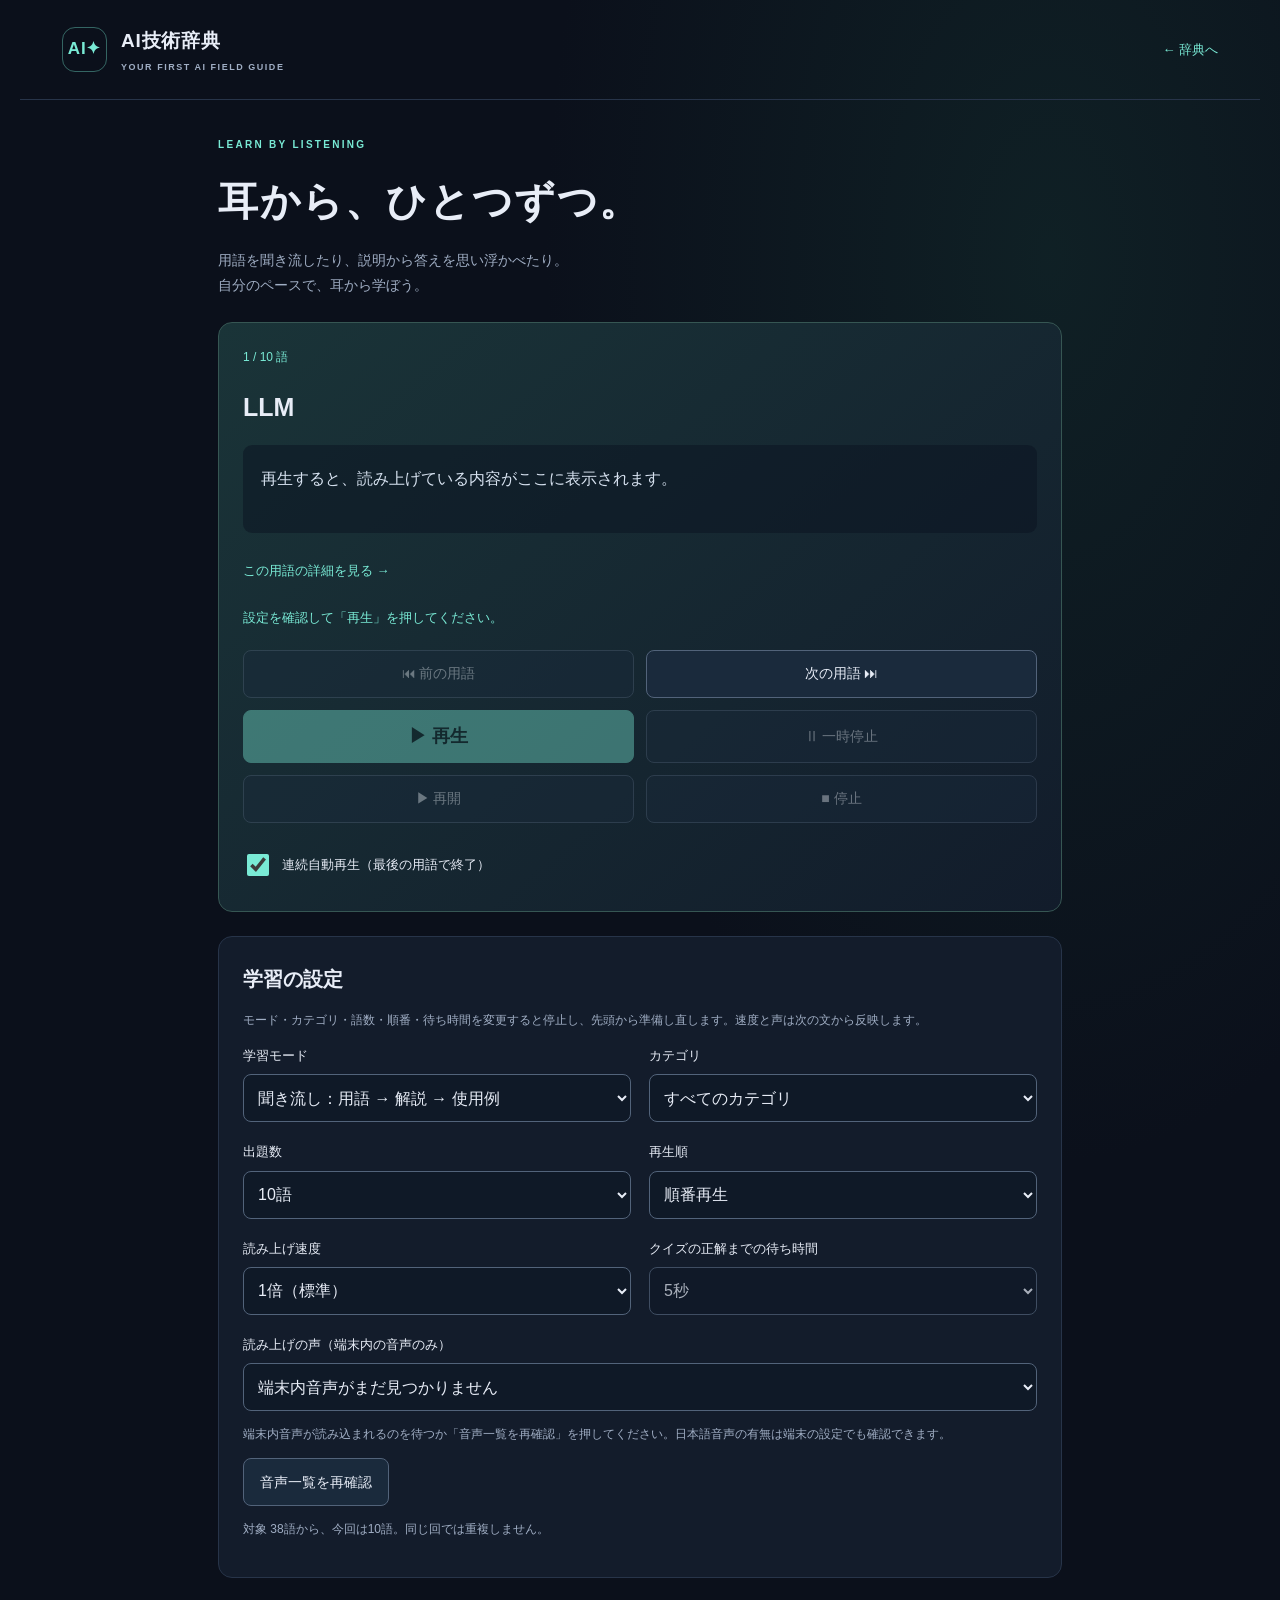
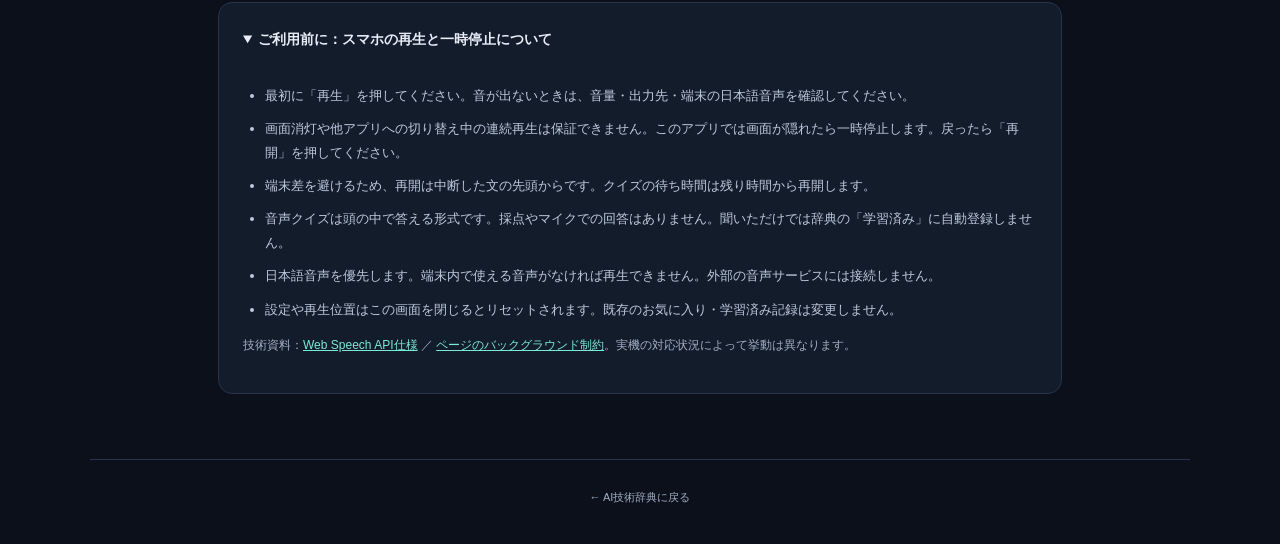
==== audio.html @ d4886d63 "Add quiz, related-term maps, and audio learning" ====
<!doctype html>
<html lang="ja">
<head><meta charset="utf-8"><meta name="viewport" content="width=device-width, initial-scale=1"><meta name="theme-color" content="#0b101b"><title>音声学習 | AI技術辞典</title><link rel="stylesheet" href="style.css"><link rel="stylesheet" href="audio.css"><script src="terms.js" defer></script><script src="audio.js" defer></script></head>
<body>
  <header class="topbar"><a class="brand" href="index.html"><span class="logo">AI✦</span><span>AI技術辞典<small>YOUR FIRST AI FIELD GUIDE</small></span></a><a class="back-link" href="index.html">← 辞典へ</a></header>
  <main class="audio-main"><div class="eyebrow">LEARN BY LISTENING</div><h1>耳から、ひとつずつ。</h1><p class="audio-lead">用語を聞き流したり、説明から答えを思い浮かべたり。<br>自分のペースで、耳から学ぼう。</p>
    <p id="audioUnsupported" class="audio-warning" role="alert" hidden>このブラウザは音声読み上げに対応していません。SpeechSynthesisに対応したブラウザで開いてください。辞典や4択クイズは引き続き使えます。</p>
    <section class="audio-player" aria-label="音声プレーヤー">
      <div class="audio-meta"><span id="audioPosition"></span><span id="audioPhase"></span></div>
      <h2 id="audioTerm">再生して学習を始めましょう</h2><p id="audioTranscript" class="audio-transcript"></p>
      <a id="audioDetail" class="back-link" href="index.html" hidden>この用語の詳細を見る →</a>
      <p id="audioStatus" role="status" aria-live="polite" aria-atomic="true"></p>
      <div class="audio-transport"><button id="audioPrev" type="button">⏮ 前の用語</button><button id="audioNext" type="button">次の用語 ⏭</button></div>
      <div class="audio-primary-controls"><button id="audioPlay" type="button" class="quiz-primary">▶ 再生</button><button id="audioPause" type="button">Ⅱ 一時停止</button><button id="audioResume" type="button">▶ 再開</button><button id="audioStop" type="button">■ 停止</button></div>
      <label class="audio-continuous"><input id="audioContinuous" type="checkbox" checked> 連続自動再生（最後の用語で終了）</label>
    </section>
    <section class="audio-settings" aria-labelledby="audioSettingsTitle"><h2 id="audioSettingsTitle">学習の設定</h2><p class="audio-help">モード・カテゴリ・語数・順番・待ち時間を変更すると停止し、先頭から準備し直します。速度と声は次の文から反映します。</p>
      <div class="audio-fields">
        <label for="audioMode">学習モード<select id="audioMode"><option value="listen">聞き流し：用語 → 解説 → 使用例</option><option value="quiz">音声クイズ：解説 → 待つ → 正解</option></select></label>
        <label for="audioCategory">カテゴリ<select id="audioCategory"><option value="all">すべてのカテゴリ</option></select></label>
        <label for="audioCount">出題数<select id="audioCount"><option value="10">10語</option><option value="20">20語</option><option value="all">全語</option></select></label>
        <label for="audioOrder">再生順<select id="audioOrder"><option value="ordered">順番再生</option><option value="random">ランダム再生</option></select></label>
        <label for="audioRate">読み上げ速度<select id="audioRate"><option value="0.75">0.75倍（ゆっくり）</option><option value="1" selected>1倍（標準）</option><option value="1.25">1.25倍</option><option value="1.5">1.5倍</option></select></label>
        <label for="audioWait">クイズの正解までの待ち時間<select id="audioWait"><option value="3">3秒</option><option value="5" selected>5秒</option><option value="10">10秒</option></select></label>
        <label class="audio-voice-field" for="audioVoice">読み上げの声（端末内の音声のみ）<select id="audioVoice"><option value="">音声を確認しています…</option></select></label>
      </div>
      <p id="audioVoiceNote" class="audio-help" role="status"></p><button id="audioReloadVoices" type="button">音声一覧を再確認</button><p id="audioQueueInfo" class="audio-help"></p>
    </section>
    <details class="audio-notes" open><summary>ご利用前に：スマホの再生と一時停止について</summary>
      <ul><li>最初に「再生」を押してください。音が出ないときは、音量・出力先・端末の日本語音声を確認してください。</li><li>画面消灯や他アプリへの切り替え中の連続再生は保証できません。このアプリでは画面が隠れたら一時停止します。戻ったら「再開」を押してください。</li><li>端末差を避けるため、再開は中断した文の先頭からです。クイズの待ち時間は残り時間から再開します。</li><li>音声クイズは頭の中で答える形式です。採点やマイクでの回答はありません。聞いただけでは辞典の「学習済み」に自動登録しません。</li><li>日本語音声を優先します。端末内で使える音声がなければ再生できません。外部の音声サービスには接続しません。</li><li>設定や再生位置はこの画面を閉じるとリセットされます。既存のお気に入り・学習済み記録は変更しません。</li></ul>
      <p class="audio-help">技術資料：<a href="https://webaudio.github.io/web-speech-api/">Web Speech API仕様</a> ／ <a href="https://developer.chrome.com/docs/web-platform/page-lifecycle-api">ページのバックグラウンド制約</a>。実機の対応状況によって挙動は異なります。</p>
    </details>
    <noscript><p class="audio-warning">音声学習にはJavaScriptを有効にしてください。</p></noscript>
  </main><footer><a href="index.html">← AI技術辞典に戻る</a></footer>
</body></html>
---- style.css ----
@charset "UTF-8";
/* 関連用語マップ・用語詳細。ノードはキーボードでも使える標準ボタン。 */
.map-entry{display:flex;align-items:center;justify-content:space-between;gap:16px;padding:18px 22px;border:1px solid #365653;border-radius:12px;background:#19333360;margin-bottom:26px;color:var(--mint);min-height:60px}.map-entry small{display:block;color:var(--muted);font-size:12px}.map-entry>span:last-child{font-size:26px}.term-detail-link{color:var(--mint);font-size:12px;align-self:flex-start;margin-top:12px;padding:5px 0}.back-link{color:var(--mint);font-size:13px;display:inline-block;padding:10px 0;min-height:44px}.map-main,.detail-main{padding-top:40px}.map-main h1{font-size:32px}.map-intro,.map-note{color:var(--muted)}.map-note{font-size:12px;line-height:1.9}.map-picker{display:flex;align-items:center;flex-wrap:wrap;gap:12px;margin:24px 0 16px}.map-picker label{font-size:13px}.map-picker select{font:inherit;color:var(--text);background:#162131;border:1px solid #52637a;border-radius:8px;padding:10px;min-height:46px;max-width:100%}select:focus-visible{outline:2px solid var(--mint);outline-offset:3px}.map-layout{display:grid;grid-template-columns:minmax(0,1.3fr) minmax(0,1fr);gap:20px;margin-top:22px;align-items:start}.map-canvas{position:relative;aspect-ratio:1/1;min-width:0;border:1px solid var(--line);border-radius:14px;background:radial-gradient(circle,#1b3d3c50,#101927 70%)}#mapLines,#mapNodes{position:absolute;inset:0;width:100%;height:100%}#mapLines{pointer-events:none}#mapLines line{stroke:#71d5c5;stroke-width:.45;opacity:.65;vector-effect:non-scaling-stroke;stroke-width:2px}.map-node{position:absolute;transform:translate(-50%,-50%);width:30%;min-height:56px;padding:10px 5px;background:#1a2b3c;border:1px solid #73958f;border-radius:12px;color:#e8edf7;font-size:13px;line-height:1.6;overflow-wrap:anywhere}.map-node:hover{background:#29453f;border-color:var(--mint)}.map-node.map-center{background:#214b43;border:2px solid var(--mint);color:#a5ffe9;font-weight:700}.map-info{padding:24px;background:#131c2b;border:1px solid var(--line);border-radius:14px;min-width:0;overflow-wrap:anywhere}.map-info h2{font-size:25px;margin:14px 0 3px}.map-info>p{line-height:2}.map-detail{display:inline-block;text-align:center;margin-top:10px}.map-relations-heading{font-size:15px;margin:25px 0 12px}#mapRelations{list-style:none;padding:0;margin:0}#mapRelations li{border-top:1px solid var(--line);padding:8px 0}#mapRelations p{font-size:13px;color:#bac9dc;margin:0 0 5px}.map-relation-link{background:none;border:0;color:var(--mint);text-align:left;min-height:44px;padding:8px 0;font:inherit}.detail-main{max-width:820px}.detail-main h1{font-size:clamp(25px,5vw,38px);overflow-wrap:anywhere}.detail-actions{display:flex;flex-wrap:wrap;align-items:center;gap:18px;margin-top:24px}.sr-only{position:absolute;width:1px;height:1px;padding:0;margin:-1px;overflow:hidden;clip:rect(0,0,0,0);white-space:nowrap;border:0}@media(max-width:800px){.map-layout{grid-template-columns:1fr}.map-canvas{max-width:560px;width:100%;margin:auto}}@media(max-width:420px){.map-node{font-size:12px;min-height:54px;padding:8px 3px}.map-info{padding:18px}.map-entry{padding:16px}.map-main h1{font-size:27px}.map-picker{gap:8px}.map-picker select{flex:1;min-width:0}.map-picker .quiz-secondary{width:100%}.map-detail{width:100%}}
/* クイズ：既存の辞典と同じ配色を使用 */
.quiz-option{align-self:start;min-width:0}.quiz-option-title,.quiz-option-description{display:block}.quiz-option-title{font-weight:700}.quiz-option-description{margin-top:12px;color:#d2dcea;font-size:14px;line-height:1.95}#quizFeedback{margin:0 0 18px}
.quiz{border:1px solid #365653;background:linear-gradient(120deg,#19333360,#131c2b);border-radius:14px;padding:26px;margin-bottom:36px}
.quiz-intro{display:flex;align-items:center;justify-content:space-between;gap:24px}.quiz-intro h2{margin:7px 0}.quiz-intro p{color:var(--muted);font-size:12px;margin:7px 0 0}
.quiz-primary,.quiz-secondary{min-height:46px;border-radius:8px;padding:10px 18px;font-weight:700;line-height:1.6}
.quiz-primary{background:var(--mint);color:#102b29;border:1px solid var(--mint)}.quiz-intro>.quiz-primary{flex-shrink:0}
.quiz-secondary{background:#131c2b;color:var(--text);border:1px solid #52637a}
.quiz-toolbar{display:flex;align-items:center;justify-content:space-between;gap:14px;color:var(--mint);margin-bottom:12px;font-size:13px}
#quizPlay>.track{margin-bottom:24px}#quizQuestion{font-size:20px}.quiz-description{padding:20px;background:#0b1320a8;border-radius:9px;font-size:16px;line-height:2;margin:18px 0 22px;overflow-wrap:anywhere}
.quiz-options{display:grid;grid-template-columns:repeat(2,minmax(0,1fr));gap:12px}.quiz-option{min-height:58px;text-align:left;padding:15px 18px;background:#162131;color:var(--text);border:1px solid #52637a;border-radius:9px;overflow-wrap:anywhere;line-height:1.8}
.quiz-option:not(:disabled):hover{border-color:var(--mint);background:#203638}.quiz-option:disabled{cursor:default;opacity:1}.quiz-option.correct{border-color:var(--mint);background:#193e39;color:#a1f6e5}.quiz-option.incorrect{border-color:#f49baf;background:#3a2431;color:#ffc1cf}
.quiz-feedback{margin-top:22px;padding:18px;border-radius:9px;border:1px solid #79ead560;background:#102a29}.quiz-feedback.incorrect{border-color:#f49baf70;background:#2b202b}.quiz-feedback strong{color:var(--mint)}.quiz-feedback.incorrect strong{color:#ffc1cf}.quiz-feedback p{color:#c6d2e2;margin:10px 0 0;font-size:13px;overflow-wrap:anywhere}.quiz-next{display:block;margin:20px 0 0 auto}
.quiz-result{text-align:center;padding:18px 0}.quiz-result h2{margin-top:12px}.quiz-score{margin:20px 0 0}.quiz-score strong{display:block;color:var(--mint);font-size:64px;line-height:1.4}#quizScoreText{color:var(--muted)}.quiz-result-actions{display:flex;justify-content:center;gap:12px;margin-top:24px}
@media(max-width:620px){.quiz{padding:18px}.quiz-intro{display:block}.quiz-intro h2{font-size:18px}.quiz-intro>.quiz-primary{margin-top:18px;width:100%}.quiz-options{grid-template-columns:1fr}.quiz-description{font-size:15px;padding:16px}.quiz-option{min-height:54px}.quiz-result-actions{flex-direction:column}.quiz-next{width:100%}#quizQuestion{font-size:18px}}
:root{color-scheme:dark;--bg:#0b101b;--panel:#131c2b;--text:#e8edf7;--muted:#a0aec4;--line:#273449;--mint:#79ead5}*{box-sizing:border-box}body{margin:0;background:radial-gradient(ellipse at 82% 12%,#15353270,transparent 34%),var(--bg);color:var(--text);font-family:"Yu Gothic UI","Meiryo",sans-serif;font-size:14px;line-height:1.8}button,input{font:inherit}button,a,input{-webkit-tap-highlight-color:transparent}button{cursor:pointer}button:focus-visible,a:focus-visible,input:focus-visible{outline:2px solid var(--mint);outline-offset:4px}button{color:inherit}a{color:inherit;text-decoration:none}.topbar{height:100px;max-width:1240px;margin:auto;padding:0 42px;display:flex;align-items:center;justify-content:space-between;border-bottom:1px solid var(--line)}.brand{display:flex;align-items:center;gap:14px;font-size:19px;font-weight:700;letter-spacing:.04em}.brand small{display:block;font-size:9px;color:var(--muted);letter-spacing:.17em}.logo{border:1px solid #6edbc56b;border-radius:13px;width:45px;height:45px;display:flex;align-items:center;justify-content:center;color:var(--mint);font-size:17px}.logo span{font-size:13px;align-self:flex-start;margin-top:5px}.offline{color:#a6b7c8;font-size:11px}.offline i{display:inline-block;width:6px;height:6px;background:var(--mint);border-radius:50%;margin-right:7px;box-shadow:0 0 10px #79ead570}main{max-width:1156px;margin:auto;padding:0 28px}.hero{padding:66px 0 48px;position:relative;overflow:hidden}.eyebrow{font-size:10px;letter-spacing:.23em;color:var(--mint);font-weight:bold}h1{font-size:clamp(30px,4vw,48px);line-height:1.5;letter-spacing:.04em;margin:17px 0}h1 span{color:var(--mint)}.hero p{color:var(--muted);font-size:14px;line-height:2}.mobile{display:none}.orbit{position:absolute;right:55px;top:39px;width:235px;height:235px;border:1px solid #7cead51c;border-radius:50%;display:grid;place-items:center;transform:rotate(-15deg)}.orbit:before{content:"";position:absolute;inset:28px;border:1px dashed #7cead533;border-radius:50%}.orbit>div{font-size:95px;color:var(--mint);text-shadow:0 0 60px #79ead566;transform:rotate(15deg)}.orb{position:absolute;font-size:11px;letter-spacing:.1em;background:#14282c;border:1px solid #365653;padding:3px 12px;border-radius:6px;transform:rotate(15deg);color:#adcfcb}.one{top:16px;left:5px}.two{right:-14px;top:130px}.three{bottom:0;left:30px}.progress-panel{display:flex;align-items:center;gap:18px;padding:22px 26px;border:1px solid #2b4749;border-radius:14px;background:linear-gradient(110deg,#19333370,#14202e);margin-bottom:48px}.progress-icon{color:var(--mint);background:#79ead510;border:1px solid #79ead52b;border-radius:10px;width:43px;height:43px;display:grid;place-items:center;font-size:25px}.progress-copy strong{display:block;font-size:13px}.progress-copy>span{font-size:11px;color:var(--muted)}.progress-right{margin-left:auto;width:190px;text-align:right}.progress-right b{font-size:27px;line-height:1;color:var(--mint);font-weight:500}.progress-right small{color:var(--muted);margin-left:4px}.track{margin-top:6px;height:5px;background:#2a3c47;border-radius:6px;overflow:hidden}.track div{height:100%;background:var(--mint);transition:width .25s}.section-heading{display:flex;justify-content:space-between;align-items:center;margin-bottom:20px}h2{font-size:20px;margin:0}h2 span{font-size:9px;letter-spacing:.15em;font-weight:400;color:var(--muted);margin-left:15px}#totalCount{font-size:10px;letter-spacing:.13em;color:var(--muted)}.search-wrap{display:flex;align-items:center;gap:14px;background:#121b29;border:1px solid #344256;border-radius:10px;padding:12px 18px}.search-wrap>span{font-size:28px;line-height:1;color:var(--mint)}input{width:100%;background:transparent;border:0;color:var(--text);outline:none;min-width:0}input::placeholder{color:#8c9bb1;font-size:13px}kbd{font:10px inherit;white-space:nowrap;border:1px solid #344256;border-radius:4px;padding:0 6px;color:var(--muted)}.categories{display:flex;flex-wrap:wrap;gap:8px;margin:18px 0 25px}.category{border:1px solid var(--line);background:transparent;border-radius:7px;padding:7px 16px;font-size:12px;color:var(--muted)}.category[aria-pressed=true]{background:var(--mint);color:#102b29;border-color:var(--mint);font-weight:700}.result-bar{display:flex;justify-content:space-between;align-items:center;margin:0 0 22px;border-bottom:1px solid var(--line)}.views{display:flex;gap:22px}.views button{background:none;border:0;border-bottom:2px solid transparent;padding:10px 0 13px;color:var(--muted);font-size:12px;white-space:nowrap}.views button[aria-pressed=true]{color:var(--mint);border-color:var(--mint)}.views button span{font-size:10px;background:#233044;border-radius:5px;padding:1px 5px;margin-left:4px}#resultCount{font-size:11px;color:var(--muted);white-space:nowrap}.cards{display:grid;grid-template-columns:repeat(3,minmax(0,1fr));gap:18px}.card{display:flex;flex-direction:column;padding:23px;border:1px solid var(--line);border-radius:13px;background:linear-gradient(140deg,#162131,#111925);transition:border-color .2s,transform .2s}.card:hover{border-color:#58747c;transform:translateY(-3px)}.card.is-learned{border-color:#38695f}.card-top{display:flex;align-items:center;justify-content:space-between;margin-bottom:15px}.badge{font-size:10px;padding:2px 9px;border-radius:4px;color:#a5bfff;background:#668cff16}.cat-2{color:#c1b0fa;background:#ae85fc16}.cat-3{color:#ffcca2;background:#ffa35e15}.cat-4{color:#79ddcf;background:#79ead512}.cat-5{color:#e6c3e9;background:#e0a0e616}.star{border:0;background:none;font-size:24px;line-height:1;color:#8999ae;padding:3px}.star[aria-pressed=true]{color:#ffd37c}h3{font-size:21px;line-height:1.5;margin:0 0 2px;overflow-wrap:anywhere}.english{color:#90a0b8;font-size:10px;letter-spacing:.04em;margin-bottom:13px}.description{margin:0 0 18px;color:#bdc9da;font-size:13px;line-height:1.95}.example{margin-top:auto;padding:12px 13px;background:#0b1320a8;border-radius:7px}.example span{font-size:10px;color:var(--mint)}.example p{font-size:12px;color:#adbed2;margin:5px 0 0;line-height:1.9}.learn{align-self:flex-start;border:0;background:transparent;color:#8f9fb5;font-size:11px;padding:17px 0 0}.learn[aria-pressed=true]{color:var(--mint)}.empty{text-align:center;border:1px dashed var(--line);border-radius:13px;padding:45px 20px}.empty>span{font-size:40px;color:var(--mint)}.empty h3{font-size:18px}.empty p{color:var(--muted)}.empty button{background:var(--mint);color:#102b29;border:0;border-radius:7px;padding:8px 18px}.warning{color:#ffd37c}footer{max-width:1100px;margin:65px auto 0;padding:28px 20px 36px;border-top:1px solid var(--line);text-align:center;color:var(--muted);font-size:11px}.footer-brand{color:var(--mint);font-size:16px}.footer-brand b{font-size:12px;color:#c0cddd;margin-left:8px}footer p{margin:12px 0 3px}footer small{font-size:10px}[hidden]{display:none!important}@media(max-width:950px){.cards{grid-template-columns:repeat(2,minmax(0,1fr))}.orbit{right:10px;opacity:.5}.hero h1,.hero p,.eyebrow{position:relative;z-index:1}.orbit{z-index:0}}@media(max-width:620px){.topbar{height:80px;padding:0 20px}.offline{font-size:0}.brand{font-size:16px}main{padding:0 18px}.hero{padding:40px 0 30px}.hero h1{font-size:33px}.mobile{display:block}.orbit{width:155px;height:155px;right:-50px;top:65px;opacity:.25}.orbit>div{font-size:70px}.progress-panel{padding:16px;gap:12px;flex-wrap:wrap;margin-bottom:32px}.progress-copy{flex:1}.progress-copy>span{font-size:10px}.progress-right{width:100%;display:flex;align-items:center;gap:16px}.progress-right>span{order:2}.track{flex:1;margin:0}.cards{grid-template-columns:1fr}.categories{gap:7px}.category{padding:6px 11px}.views{gap:14px}.views button{font-size:11px}.views button span{margin:0}.result-bar{gap:8px}#resultCount{font-size:10px}h2 span{display:none}kbd{display:none}.search-wrap{padding:12px}input::placeholder{font-size:11px}.card{padding:22px}}@media(prefers-reduced-motion:reduce){*{transition:none!important}}
---- audio.css ----
/* 音声画面だけに適用。既存の辞典・クイズ・マップは変更しません。 */
.audio-main{max-width:900px;padding-top:36px}.audio-main h1{font-size:clamp(28px,5vw,40px)}.audio-lead,.audio-help{color:var(--muted)}.audio-help{font-size:12px;line-height:1.9}.audio-player,.audio-settings,.audio-notes{background:#131c2b;border:1px solid var(--line);border-radius:14px;padding:24px;margin:24px 0}.audio-player{border-color:#365653;background:linear-gradient(140deg,#1a3438,#121c2b)}.audio-meta{display:flex;justify-content:space-between;gap:12px;font-size:12px;color:var(--mint)}.audio-player h2{font-size:25px;line-height:1.6;margin:18px 0;overflow-wrap:anywhere}.audio-transcript{min-height:88px;background:#0b132080;border-radius:9px;padding:18px;color:#d7e2f0;font-size:16px;line-height:2;overflow-wrap:anywhere}#audioStatus{min-height:26px;font-size:13px;color:var(--mint)}.audio-main button{min-height:48px;border:1px solid #52637a;border-radius:8px;padding:12px 16px;background:#1a2a3c;color:var(--text);line-height:1.5}.audio-main button.quiz-primary{background:var(--mint);color:#102b29;border-color:var(--mint);font-size:18px}.audio-main button:disabled{opacity:.4;cursor:not-allowed}.audio-transport{display:flex;gap:12px;margin:18px 0 12px}.audio-transport button{flex:1}.audio-primary-controls{display:grid;grid-template-columns:repeat(2,minmax(0,1fr));gap:12px}.audio-continuous{display:flex;align-items:center;gap:10px;font-size:13px;margin-top:20px;min-height:44px;cursor:pointer}.audio-continuous input{width:22px;height:22px;flex-shrink:0;accent-color:var(--mint)}.audio-fields{display:grid;grid-template-columns:repeat(2,minmax(0,1fr));gap:18px}.audio-fields label{font-size:13px;min-width:0}.audio-fields select{display:block;width:100%;max-width:100%;min-height:48px;margin-top:7px;border:1px solid #52637a;border-radius:8px;padding:10px;background:#0f1927;color:var(--text);font:inherit;font-size:16px}.audio-voice-field{grid-column:1/-1}.audio-main select:focus-visible,.audio-main summary:focus-visible{outline:2px solid var(--mint);outline-offset:4px}.audio-warning{padding:16px;border:1px solid #ceac62;border-radius:8px;color:#ffdc98;background:#342b1b}.audio-notes summary{min-height:44px;cursor:pointer;font-weight:700}.audio-notes ul{padding-left:22px;color:#bdcadd;font-size:13px}.audio-notes li{margin:10px 0}.audio-notes a{color:var(--mint);text-decoration:underline}.audio-help a{color:var(--mint)}@media(max-width:620px){.audio-main{padding-top:26px}.audio-player,.audio-settings,.audio-notes{padding:18px}.audio-fields{grid-template-columns:1fr}.audio-player h2{font-size:22px}.audio-primary-controls{gap:10px}.audio-main button{padding:12px 8px}.audio-meta{flex-wrap:wrap}.audio-transcript{font-size:15px}.audio-voice-field{grid-column:auto}}
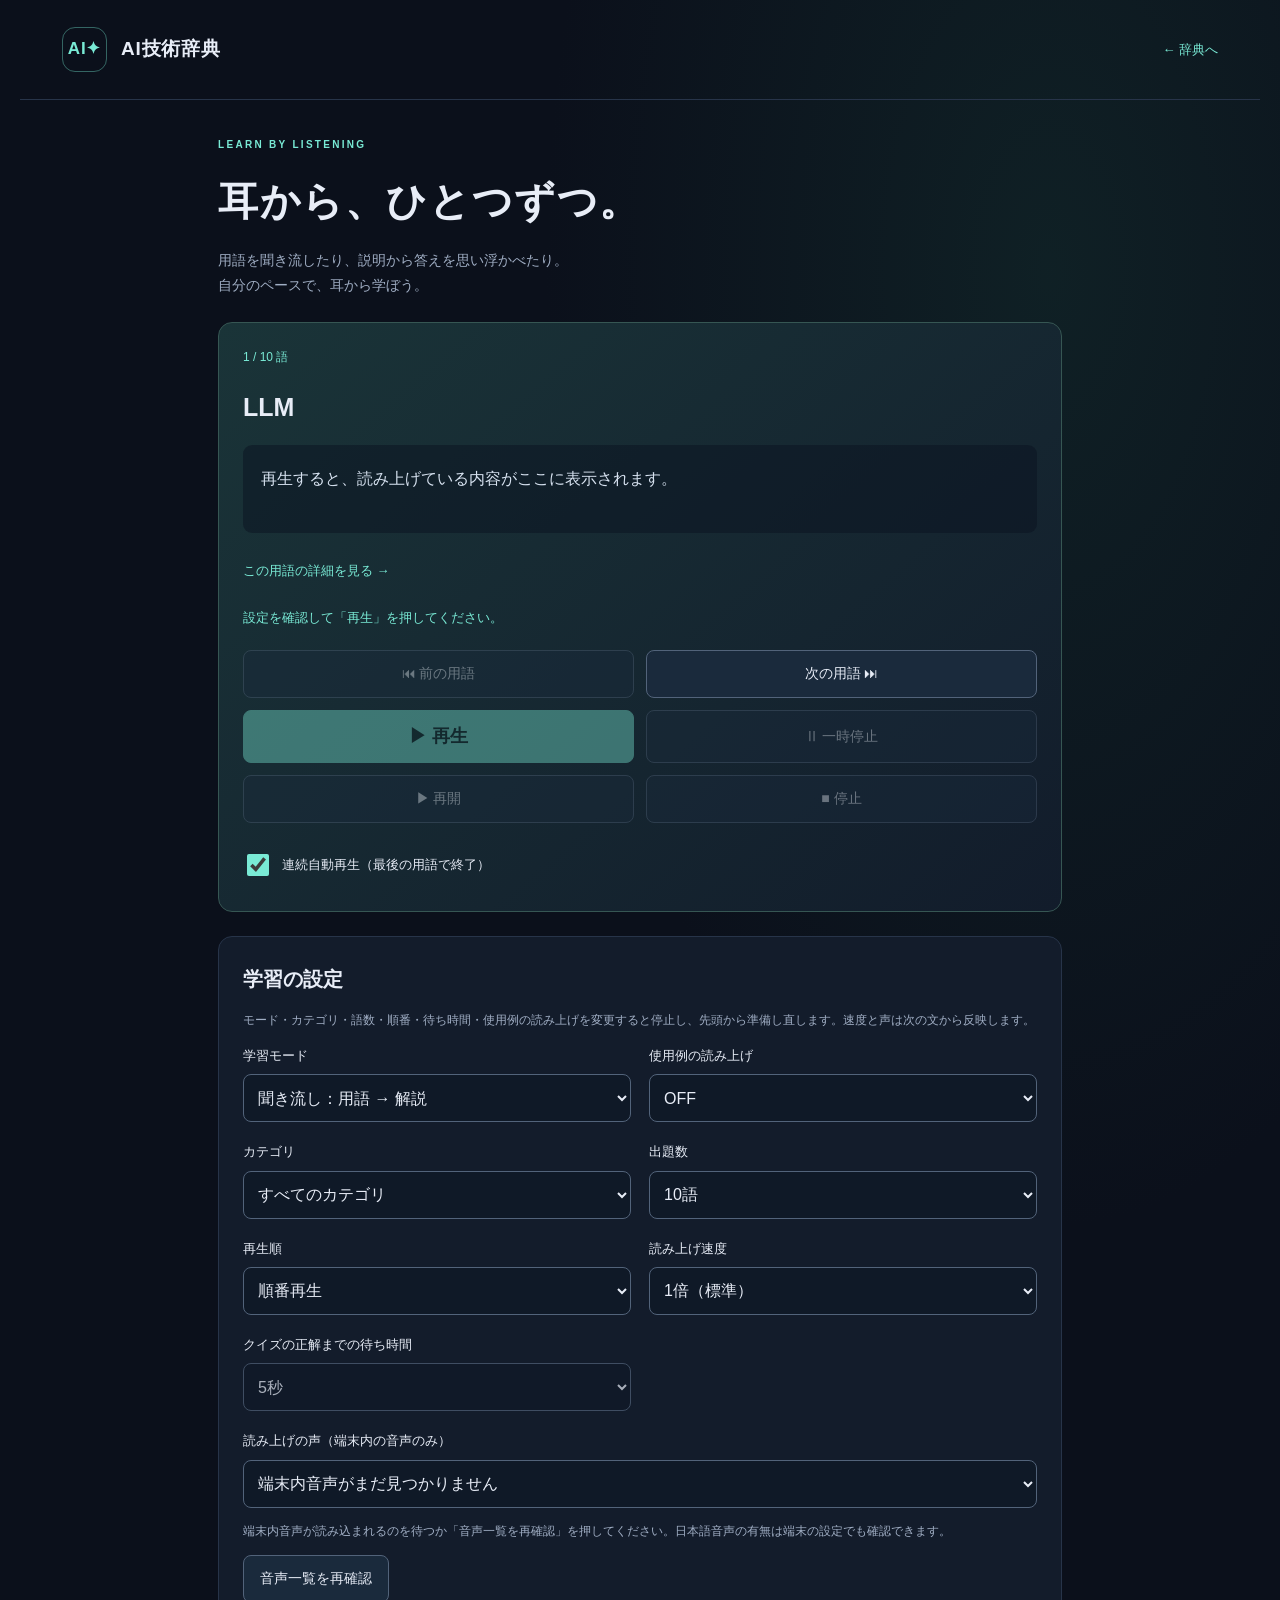
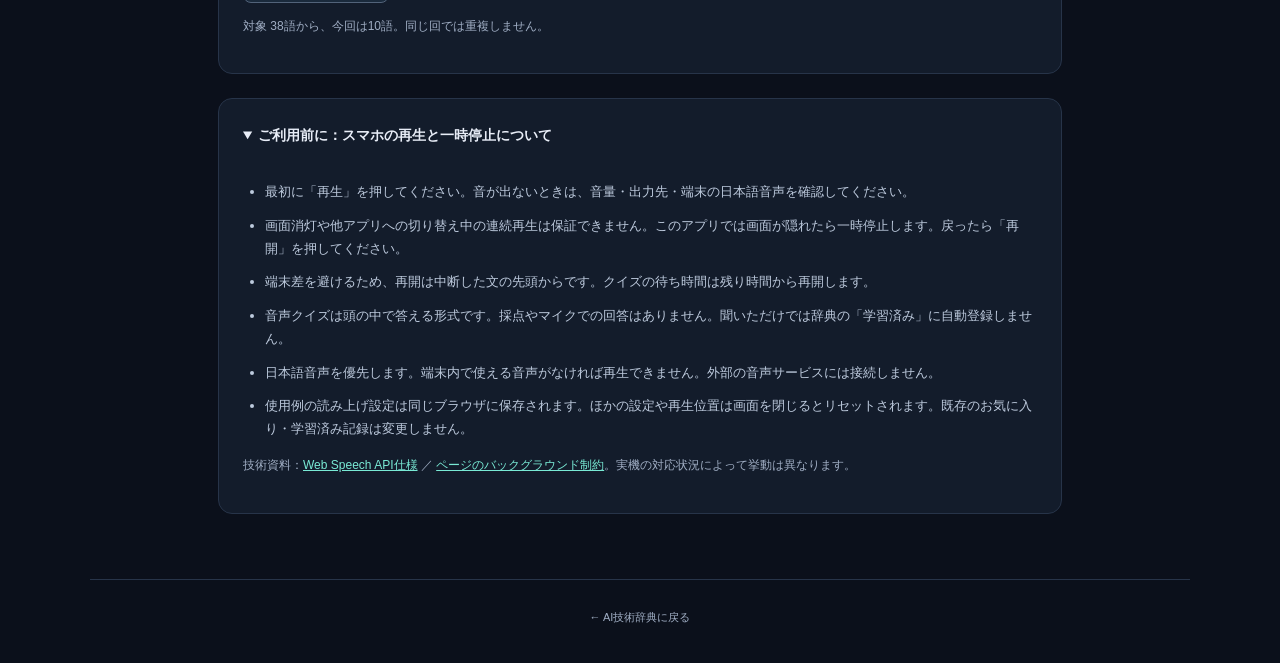
==== commit 87ae05ad: "Add IT Passport material and per-material learning settings" ====
--- a/audio.html
+++ b/audio.html
@@ -1,22 +1,23 @@
 <!doctype html>
 <html lang="ja">
-<head><meta charset="utf-8"><meta name="viewport" content="width=device-width, initial-scale=1"><meta name="theme-color" content="#0b101b"><title>音声学習 | AI技術辞典</title><link rel="stylesheet" href="style.css"><link rel="stylesheet" href="audio.css"><script src="terms.js" defer></script><script src="audio.js" defer></script></head>
+<head><meta charset="utf-8"><meta name="viewport" content="width=device-width, initial-scale=1"><meta name="theme-color" content="#0b101b"><title>音声学習 | AI技術辞典</title><link rel="stylesheet" href="style.css"><link rel="stylesheet" href="audio.css"><script src="materials/ai-dictionary.js" defer></script><script src="materials/catalog.js" defer></script><script src="state.js" defer></script><script src="terms.js" defer></script><script src="audio.js" defer></script></head>
 <body>
-  <header class="topbar"><a class="brand" href="index.html"><span class="logo">AI✦</span><span>AI技術辞典<small>YOUR FIRST AI FIELD GUIDE</small></span></a><a class="back-link" href="index.html">← 辞典へ</a></header>
+  <header class="topbar"><a class="brand" href="index.html" data-material-page="index.html"><span class="logo">AI✦</span><span data-material-title>AI技術辞典</span></a><a class="back-link" href="index.html" data-material-page="index.html">← 辞典へ</a></header>
   <main class="audio-main"><div class="eyebrow">LEARN BY LISTENING</div><h1>耳から、ひとつずつ。</h1><p class="audio-lead">用語を聞き流したり、説明から答えを思い浮かべたり。<br>自分のペースで、耳から学ぼう。</p>
     <p id="audioUnsupported" class="audio-warning" role="alert" hidden>このブラウザは音声読み上げに対応していません。SpeechSynthesisに対応したブラウザで開いてください。辞典や4択クイズは引き続き使えます。</p>
     <section class="audio-player" aria-label="音声プレーヤー">
       <div class="audio-meta"><span id="audioPosition"></span><span id="audioPhase"></span></div>
       <h2 id="audioTerm">再生して学習を始めましょう</h2><p id="audioTranscript" class="audio-transcript"></p>
-      <a id="audioDetail" class="back-link" href="index.html" hidden>この用語の詳細を見る →</a>
+      <a id="audioDetail" class="back-link" href="index.html" data-material-page="index.html" hidden>この用語の詳細を見る →</a>
       <p id="audioStatus" role="status" aria-live="polite" aria-atomic="true"></p>
       <div class="audio-transport"><button id="audioPrev" type="button">⏮ 前の用語</button><button id="audioNext" type="button">次の用語 ⏭</button></div>
       <div class="audio-primary-controls"><button id="audioPlay" type="button" class="quiz-primary">▶ 再生</button><button id="audioPause" type="button">Ⅱ 一時停止</button><button id="audioResume" type="button">▶ 再開</button><button id="audioStop" type="button">■ 停止</button></div>
       <label class="audio-continuous"><input id="audioContinuous" type="checkbox" checked> 連続自動再生（最後の用語で終了）</label>
     </section>
-    <section class="audio-settings" aria-labelledby="audioSettingsTitle"><h2 id="audioSettingsTitle">学習の設定</h2><p class="audio-help">モード・カテゴリ・語数・順番・待ち時間を変更すると停止し、先頭から準備し直します。速度と声は次の文から反映します。</p>
+    <section class="audio-settings" aria-labelledby="audioSettingsTitle"><h2 id="audioSettingsTitle">学習の設定</h2><p class="audio-help">モード・カテゴリ・語数・順番・待ち時間・使用例の読み上げを変更すると停止し、先頭から準備し直します。速度と声は次の文から反映します。</p>
       <div class="audio-fields">
-        <label for="audioMode">学習モード<select id="audioMode"><option value="listen">聞き流し：用語 → 解説 → 使用例</option><option value="quiz">音声クイズ：解説 → 待つ → 正解</option></select></label>
+        <label for="audioMode">学習モード<select id="audioMode"><option value="listen">聞き流し：用語 → 解説</option><option value="quiz">音声クイズ：解説 → 待つ → 正解</option></select></label>
+        <label for="audioExamples">使用例の読み上げ<select id="audioExamples"><option value="off">OFF</option><option value="on">ON（クイズでは正解の後）</option></select></label>
         <label for="audioCategory">カテゴリ<select id="audioCategory"><option value="all">すべてのカテゴリ</option></select></label>
         <label for="audioCount">出題数<select id="audioCount"><option value="10">10語</option><option value="20">20語</option><option value="all">全語</option></select></label>
         <label for="audioOrder">再生順<select id="audioOrder"><option value="ordered">順番再生</option><option value="random">ランダム再生</option></select></label>
@@ -27,9 +28,9 @@
       <p id="audioVoiceNote" class="audio-help" role="status"></p><button id="audioReloadVoices" type="button">音声一覧を再確認</button><p id="audioQueueInfo" class="audio-help"></p>
     </section>
     <details class="audio-notes" open><summary>ご利用前に：スマホの再生と一時停止について</summary>
-      <ul><li>最初に「再生」を押してください。音が出ないときは、音量・出力先・端末の日本語音声を確認してください。</li><li>画面消灯や他アプリへの切り替え中の連続再生は保証できません。このアプリでは画面が隠れたら一時停止します。戻ったら「再開」を押してください。</li><li>端末差を避けるため、再開は中断した文の先頭からです。クイズの待ち時間は残り時間から再開します。</li><li>音声クイズは頭の中で答える形式です。採点やマイクでの回答はありません。聞いただけでは辞典の「学習済み」に自動登録しません。</li><li>日本語音声を優先します。端末内で使える音声がなければ再生できません。外部の音声サービスには接続しません。</li><li>設定や再生位置はこの画面を閉じるとリセットされます。既存のお気に入り・学習済み記録は変更しません。</li></ul>
+      <ul><li>最初に「再生」を押してください。音が出ないときは、音量・出力先・端末の日本語音声を確認してください。</li><li>画面消灯や他アプリへの切り替え中の連続再生は保証できません。このアプリでは画面が隠れたら一時停止します。戻ったら「再開」を押してください。</li><li>端末差を避けるため、再開は中断した文の先頭からです。クイズの待ち時間は残り時間から再開します。</li><li>音声クイズは頭の中で答える形式です。採点やマイクでの回答はありません。聞いただけでは辞典の「学習済み」に自動登録しません。</li><li>日本語音声を優先します。端末内で使える音声がなければ再生できません。外部の音声サービスには接続しません。</li><li>使用例の読み上げ設定は同じブラウザに保存されます。ほかの設定や再生位置は画面を閉じるとリセットされます。既存のお気に入り・学習済み記録は変更しません。</li></ul>
       <p class="audio-help">技術資料：<a href="https://webaudio.github.io/web-speech-api/">Web Speech API仕様</a> ／ <a href="https://developer.chrome.com/docs/web-platform/page-lifecycle-api">ページのバックグラウンド制約</a>。実機の対応状況によって挙動は異なります。</p>
     </details>
     <noscript><p class="audio-warning">音声学習にはJavaScriptを有効にしてください。</p></noscript>
-  </main><footer><a href="index.html">← AI技術辞典に戻る</a></footer>
+  </main><footer><a href="index.html" data-material-page="index.html">← AI技術辞典に戻る</a></footer>
 </body></html>
--- a/style.css
+++ b/style.css
@@ -16,3 +16,32 @@
 .quiz-result{text-align:center;padding:18px 0}.quiz-result h2{margin-top:12px}.quiz-score{margin:20px 0 0}.quiz-score strong{display:block;color:var(--mint);font-size:64px;line-height:1.4}#quizScoreText{color:var(--muted)}.quiz-result-actions{display:flex;justify-content:center;gap:12px;margin-top:24px}
 @media(max-width:620px){.quiz{padding:18px}.quiz-intro{display:block}.quiz-intro h2{font-size:18px}.quiz-intro>.quiz-primary{margin-top:18px;width:100%}.quiz-options{grid-template-columns:1fr}.quiz-description{font-size:15px;padding:16px}.quiz-option{min-height:54px}.quiz-result-actions{flex-direction:column}.quiz-next{width:100%}#quizQuestion{font-size:18px}}
 :root{color-scheme:dark;--bg:#0b101b;--panel:#131c2b;--text:#e8edf7;--muted:#a0aec4;--line:#273449;--mint:#79ead5}*{box-sizing:border-box}body{margin:0;background:radial-gradient(ellipse at 82% 12%,#15353270,transparent 34%),var(--bg);color:var(--text);font-family:"Yu Gothic UI","Meiryo",sans-serif;font-size:14px;line-height:1.8}button,input{font:inherit}button,a,input{-webkit-tap-highlight-color:transparent}button{cursor:pointer}button:focus-visible,a:focus-visible,input:focus-visible{outline:2px solid var(--mint);outline-offset:4px}button{color:inherit}a{color:inherit;text-decoration:none}.topbar{height:100px;max-width:1240px;margin:auto;padding:0 42px;display:flex;align-items:center;justify-content:space-between;border-bottom:1px solid var(--line)}.brand{display:flex;align-items:center;gap:14px;font-size:19px;font-weight:700;letter-spacing:.04em}.brand small{display:block;font-size:9px;color:var(--muted);letter-spacing:.17em}.logo{border:1px solid #6edbc56b;border-radius:13px;width:45px;height:45px;display:flex;align-items:center;justify-content:center;color:var(--mint);font-size:17px}.logo span{font-size:13px;align-self:flex-start;margin-top:5px}.offline{color:#a6b7c8;font-size:11px}.offline i{display:inline-block;width:6px;height:6px;background:var(--mint);border-radius:50%;margin-right:7px;box-shadow:0 0 10px #79ead570}main{max-width:1156px;margin:auto;padding:0 28px}.hero{padding:66px 0 48px;position:relative;overflow:hidden}.eyebrow{font-size:10px;letter-spacing:.23em;color:var(--mint);font-weight:bold}h1{font-size:clamp(30px,4vw,48px);line-height:1.5;letter-spacing:.04em;margin:17px 0}h1 span{color:var(--mint)}.hero p{color:var(--muted);font-size:14px;line-height:2}.mobile{display:none}.orbit{position:absolute;right:55px;top:39px;width:235px;height:235px;border:1px solid #7cead51c;border-radius:50%;display:grid;place-items:center;transform:rotate(-15deg)}.orbit:before{content:"";position:absolute;inset:28px;border:1px dashed #7cead533;border-radius:50%}.orbit>div{font-size:95px;color:var(--mint);text-shadow:0 0 60px #79ead566;transform:rotate(15deg)}.orb{position:absolute;font-size:11px;letter-spacing:.1em;background:#14282c;border:1px solid #365653;padding:3px 12px;border-radius:6px;transform:rotate(15deg);color:#adcfcb}.one{top:16px;left:5px}.two{right:-14px;top:130px}.three{bottom:0;left:30px}.progress-panel{display:flex;align-items:center;gap:18px;padding:22px 26px;border:1px solid #2b4749;border-radius:14px;background:linear-gradient(110deg,#19333370,#14202e);margin-bottom:48px}.progress-icon{color:var(--mint);background:#79ead510;border:1px solid #79ead52b;border-radius:10px;width:43px;height:43px;display:grid;place-items:center;font-size:25px}.progress-copy strong{display:block;font-size:13px}.progress-copy>span{font-size:11px;color:var(--muted)}.progress-right{margin-left:auto;width:190px;text-align:right}.progress-right b{font-size:27px;line-height:1;color:var(--mint);font-weight:500}.progress-right small{color:var(--muted);margin-left:4px}.track{margin-top:6px;height:5px;background:#2a3c47;border-radius:6px;overflow:hidden}.track div{height:100%;background:var(--mint);transition:width .25s}.section-heading{display:flex;justify-content:space-between;align-items:center;margin-bottom:20px}h2{font-size:20px;margin:0}h2 span{font-size:9px;letter-spacing:.15em;font-weight:400;color:var(--muted);margin-left:15px}#totalCount{font-size:10px;letter-spacing:.13em;color:var(--muted)}.search-wrap{display:flex;align-items:center;gap:14px;background:#121b29;border:1px solid #344256;border-radius:10px;padding:12px 18px}.search-wrap>span{font-size:28px;line-height:1;color:var(--mint)}input{width:100%;background:transparent;border:0;color:var(--text);outline:none;min-width:0}input::placeholder{color:#8c9bb1;font-size:13px}kbd{font:10px inherit;white-space:nowrap;border:1px solid #344256;border-radius:4px;padding:0 6px;color:var(--muted)}.categories{display:flex;flex-wrap:wrap;gap:8px;margin:18px 0 25px}.category{border:1px solid var(--line);background:transparent;border-radius:7px;padding:7px 16px;font-size:12px;color:var(--muted)}.category[aria-pressed=true]{background:var(--mint);color:#102b29;border-color:var(--mint);font-weight:700}.result-bar{display:flex;justify-content:space-between;align-items:center;margin:0 0 22px;border-bottom:1px solid var(--line)}.views{display:flex;gap:22px}.views button{background:none;border:0;border-bottom:2px solid transparent;padding:10px 0 13px;color:var(--muted);font-size:12px;white-space:nowrap}.views button[aria-pressed=true]{color:var(--mint);border-color:var(--mint)}.views button span{font-size:10px;background:#233044;border-radius:5px;padding:1px 5px;margin-left:4px}#resultCount{font-size:11px;color:var(--muted);white-space:nowrap}.cards{display:grid;grid-template-columns:repeat(3,minmax(0,1fr));gap:18px}.card{display:flex;flex-direction:column;padding:23px;border:1px solid var(--line);border-radius:13px;background:linear-gradient(140deg,#162131,#111925);transition:border-color .2s,transform .2s}.card:hover{border-color:#58747c;transform:translateY(-3px)}.card.is-learned{border-color:#38695f}.card-top{display:flex;align-items:center;justify-content:space-between;margin-bottom:15px}.badge{font-size:10px;padding:2px 9px;border-radius:4px;color:#a5bfff;background:#668cff16}.cat-2{color:#c1b0fa;background:#ae85fc16}.cat-3{color:#ffcca2;background:#ffa35e15}.cat-4{color:#79ddcf;background:#79ead512}.cat-5{color:#e6c3e9;background:#e0a0e616}.star{border:0;background:none;font-size:24px;line-height:1;color:#8999ae;padding:3px}.star[aria-pressed=true]{color:#ffd37c}h3{font-size:21px;line-height:1.5;margin:0 0 2px;overflow-wrap:anywhere}.english{color:#90a0b8;font-size:10px;letter-spacing:.04em;margin-bottom:13px}.description{margin:0 0 18px;color:#bdc9da;font-size:13px;line-height:1.95}.example{margin-top:auto;padding:12px 13px;background:#0b1320a8;border-radius:7px}.example span{font-size:10px;color:var(--mint)}.example p{font-size:12px;color:#adbed2;margin:5px 0 0;line-height:1.9}.learn{align-self:flex-start;border:0;background:transparent;color:#8f9fb5;font-size:11px;padding:17px 0 0}.learn[aria-pressed=true]{color:var(--mint)}.empty{text-align:center;border:1px dashed var(--line);border-radius:13px;padding:45px 20px}.empty>span{font-size:40px;color:var(--mint)}.empty h3{font-size:18px}.empty p{color:var(--muted)}.empty button{background:var(--mint);color:#102b29;border:0;border-radius:7px;padding:8px 18px}.warning{color:#ffd37c}footer{max-width:1100px;margin:65px auto 0;padding:28px 20px 36px;border-top:1px solid var(--line);text-align:center;color:var(--muted);font-size:11px}.footer-brand{color:var(--mint);font-size:16px}.footer-brand b{font-size:12px;color:#c0cddd;margin-left:8px}footer p{margin:12px 0 3px}footer small{font-size:10px}[hidden]{display:none!important}@media(max-width:950px){.cards{grid-template-columns:repeat(2,minmax(0,1fr))}.orbit{right:10px;opacity:.5}.hero h1,.hero p,.eyebrow{position:relative;z-index:1}.orbit{z-index:0}}@media(max-width:620px){.topbar{height:80px;padding:0 20px}.offline{font-size:0}.brand{font-size:16px}main{padding:0 18px}.hero{padding:40px 0 30px}.hero h1{font-size:33px}.mobile{display:block}.orbit{width:155px;height:155px;right:-50px;top:65px;opacity:.25}.orbit>div{font-size:70px}.progress-panel{padding:16px;gap:12px;flex-wrap:wrap;margin-bottom:32px}.progress-copy{flex:1}.progress-copy>span{font-size:10px}.progress-right{width:100%;display:flex;align-items:center;gap:16px}.progress-right>span{order:2}.track{flex:1;margin:0}.cards{grid-template-columns:1fr}.categories{gap:7px}.category{padding:6px 11px}.views{gap:14px}.views button{font-size:11px}.views button span{margin:0}.result-bar{gap:8px}#resultCount{font-size:10px}h2 span{display:none}kbd{display:none}.search-wrap{padding:12px}input::placeholder{font-size:11px}.card{padding:22px}}@media(prefers-reduced-motion:reduce){*{transition:none!important}}
+
+/* Make the primary learning link easy to tap on a phone. */
+.commute-entry {
+  min-height: 72px;
+  border-color: var(--mint);
+}
+.commute-entry:focus-visible {
+  outline: 2px solid var(--mint);
+  outline-offset: 4px;
+}
+
+.learning-home { margin: 24px 0 14px; }
+.learning-home h1 { margin: 0 0 10px; font-size: clamp(1.4rem, 4vw, 2rem); }
+.learning-home select { width: 100%; min-height: 46px; padding: 8px 14px; border: 1px solid var(--line); border-radius: 12px; background: #101927; color: var(--text); font: inherit; }
+.home-links { display: grid; grid-template-columns: repeat(3, minmax(0, 1fr)); gap: 8px; margin: 0 0 16px; }
+.home-links a { display: grid; place-items: center; padding: 8px 4px; min-height: 48px; border: 1px solid var(--line); border-radius: 10px; text-align: center; color: var(--text); }
+.home-links a:focus-visible, .detail-modes button:focus-visible { outline: 2px solid var(--mint); outline-offset: 2px; }
+.detail-modes { display: flex; gap: 8px; margin: 0 0 12px; }
+.detail-modes button { min-height: 44px; padding: 8px 14px; border: 1px solid var(--line); border-radius: 24px; background: transparent; color: var(--text); font: inherit; }
+.detail-modes button[aria-pressed="true"] { background: #193a3c; border-color: var(--mint); }
+.detail-translation { font-weight: 700; }
+.detail-rich section { border-top: 1px solid var(--line); margin-top: 18px; padding-top: 12px; }
+.detail-rich h2 { font-size: 1.05rem; margin: 0 0 8px; }
+.detail-rich img { display: block; max-width: 100%; height: auto; }
+.detail-rich a { color: var(--mint); text-decoration: underline; }
+.word-parts { display: grid; grid-template-columns: minmax(0, 1fr) minmax(0, 1fr); gap: 8px 12px; }
+.word-parts dt { color: var(--mint); }
+.word-parts dd { margin: 0; }
+#detailChapter:empty { display: none; }
